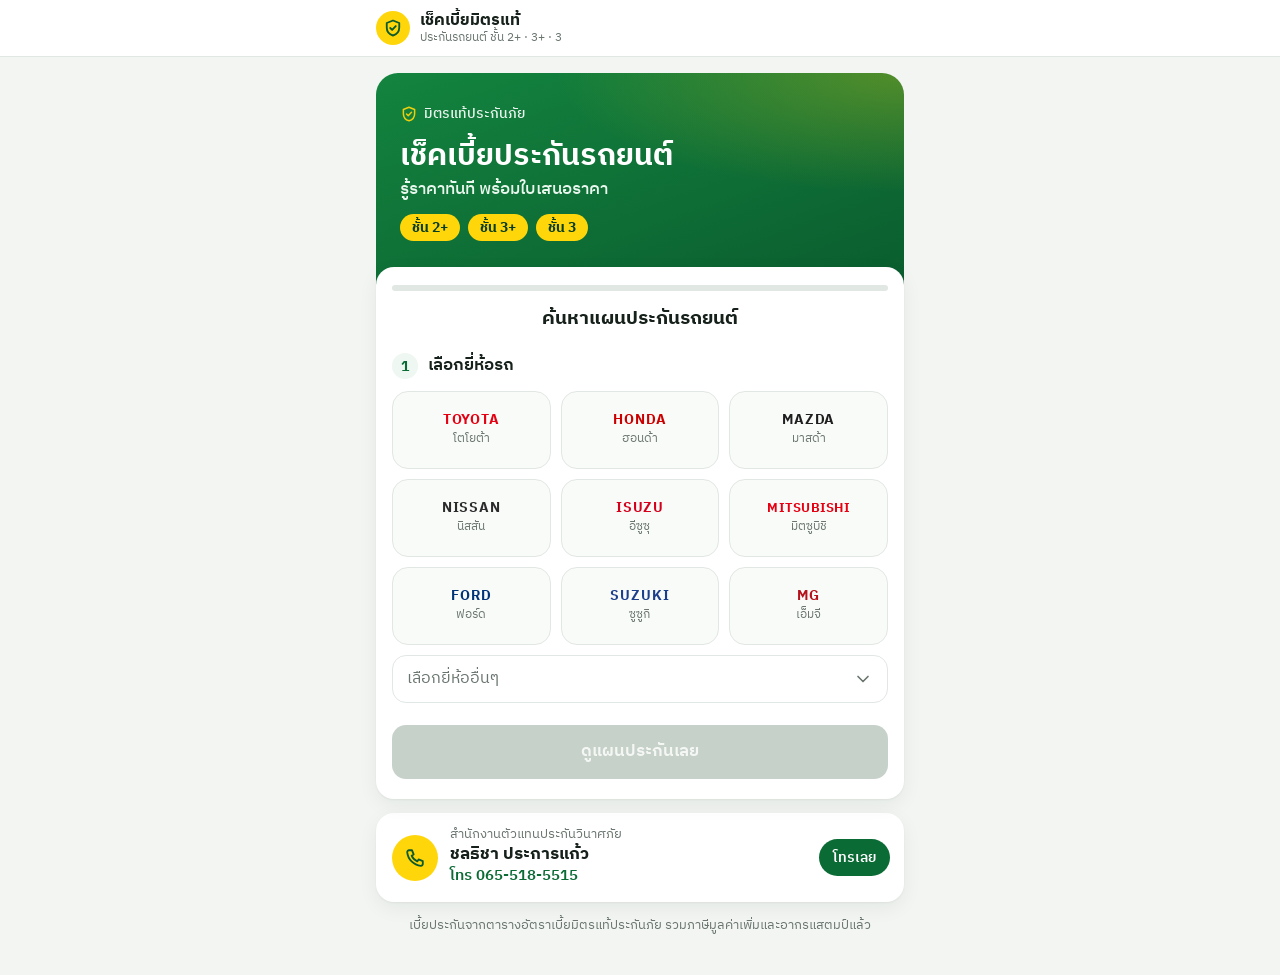
==== index.html @ a624010a "Add files via upload" ====
<!doctype html>
<html lang="th">
<head>
  <meta charset="utf-8">
  <meta name="viewport" content="width=device-width, initial-scale=1, viewport-fit=cover">
  <meta name="theme-color" content="#0b6b35">
  <meta name="description" content="เช็คเบี้ยประกันรถยนต์ มิตรแท้ประกันภัย ชั้น 2+ 3+ และ 3 พร้อมออกใบเสนอราคา">
  <meta name="apple-mobile-web-app-capable" content="yes">
  <meta name="apple-mobile-web-app-title" content="เช็คเบี้ยมิตรแท้">
  <title>เช็คเบี้ยมิตรแท้</title>
  <link rel="manifest" href="manifest.webmanifest">
  <link rel="icon" href="assets/icon.svg" type="image/svg+xml">
  <link rel="apple-touch-icon" href="assets/icon-180.png">
  <link rel="preconnect" href="https://fonts.googleapis.com">
  <link rel="preconnect" href="https://fonts.gstatic.com" crossorigin>
  <link href="https://fonts.googleapis.com/css2?family=IBM+Plex+Sans+Thai:wght@400;500;600;700&display=swap" rel="stylesheet">
  <link rel="stylesheet" href="assets/style.css">
</head>
<body data-view="search">
  <header class="topbar">
    <div class="topbar-inner">
      <button class="icon-btn" id="backBtn" data-action="back" aria-label="ย้อนกลับ" hidden>
        <svg class="ic" viewBox="0 0 24 24" fill="none" stroke="currentColor" stroke-width="2" stroke-linecap="round" stroke-linejoin="round" aria-hidden="true"><path d="M15 5l-7 7 7 7"/></svg>
      </button>
      <div class="appmark">
        <span class="appmark-logo">
          <svg class="ic" viewBox="0 0 24 24" fill="none" stroke="currentColor" stroke-width="2.2" stroke-linecap="round" stroke-linejoin="round" aria-hidden="true"><path d="M12 3l7.5 3v5.5c0 4.5-3.2 8.2-7.5 9.5-4.3-1.3-7.5-5-7.5-9.5V6z"/><path d="M8.7 12l2.3 2.3 4.3-4.6"/></svg>
        </span>
        <div><b>เช็คเบี้ยมิตรแท้</b><small>ประกันรถยนต์ ชั้น 2+ · 3+ · 3</small></div>
      </div>
    </div>
  </header>

  <main id="app"></main>

  <div id="sheet" class="sheet" hidden></div>
  <div id="toast" class="toast" role="status" aria-live="polite"></div>

  <script src="assets/agent.js"></script>
  <script src="assets/data-rates.js"></script>
  <script src="assets/data-cars.js"></script>
  <script src="assets/app.js"></script>
</body>
</html>
---- assets/style.css ----
:root {
  --green-900: #063d1f;
  --green-800: #0a5a2d;
  --green-700: #0b6b35;
  --green-600: #13843f;
  --green-100: #d9efe0;
  --green-50: #eef7f1;
  --yellow: #ffd60a;
  --yellow-soft: #fff5c4;
  --ink: #16211b;
  --ink-2: #3a4740;
  --muted: #69756e;
  --line: #e1e7e3;
  --bg: #f2f5f2;
  --card: #ffffff;
  --red: #c93434;
  --red-soft: #fdeded;
  --amber: #8a5a00;
  --amber-soft: #fff3d6;
  --blue: #1b5bb8;
  --blue-soft: #e6effb;
  --radius: 18px;
  --shadow: 0 1px 2px rgba(10, 40, 20, 0.05), 0 6px 20px rgba(10, 40, 20, 0.06);
  --font: "IBM Plex Sans Thai", system-ui, -apple-system, "Segoe UI", Tahoma, sans-serif;
  --safe-bottom: env(safe-area-inset-bottom, 0px);
}

* { box-sizing: border-box; }
[hidden] { display: none !important; }
html { -webkit-text-size-adjust: 100%; scroll-padding-top: 72px; }
body {
  margin: 0;
  font-family: var(--font);
  font-size: 16px;
  line-height: 1.5;
  color: var(--ink);
  background: var(--bg);
  -webkit-tap-highlight-color: transparent;
}
body.no-scroll { overflow: hidden; }
button, input, select { font: inherit; color: inherit; }
button { cursor: pointer; }
button:disabled { cursor: not-allowed; }
h1, h2, h3, h4, p { margin: 0; }
a { color: var(--green-700); }
:focus-visible { outline: 3px solid rgba(19, 132, 63, 0.35); outline-offset: 2px; }

.ic { width: 20px; height: 20px; flex: none; }

/* ---------- top bar ---------- */
.topbar {
  position: sticky;
  top: 0;
  z-index: 30;
  background: rgba(255, 255, 255, 0.96);
  backdrop-filter: saturate(1.4) blur(8px);
  border-bottom: 1px solid var(--line);
}
.topbar-inner {
  max-width: 560px;
  margin: 0 auto;
  height: 56px;
  padding: 0 16px;
  display: flex;
  align-items: center;
  gap: 6px;
}
.icon-btn {
  width: 40px;
  height: 40px;
  margin-left: -8px;
  border: 0;
  border-radius: 12px;
  background: transparent;
  display: grid;
  place-items: center;
  color: var(--ink);
}
.icon-btn:hover { background: var(--green-50); }
.icon-btn .ic { width: 24px; height: 24px; }
.appmark { display: flex; align-items: center; gap: 10px; min-width: 0; }
.appmark-logo {
  width: 34px;
  height: 34px;
  border-radius: 50%;
  background: var(--yellow);
  color: var(--green-800);
  display: grid;
  place-items: center;
  flex: none;
}
.appmark b { display: block; font-size: 16px; line-height: 1.2; }
.appmark small { display: block; font-size: 12px; color: var(--muted); line-height: 1.3; }

main {
  max-width: 560px;
  margin: 0 auto;
  padding: 0 16px 40px;
}
body[data-view="checkout"] main { padding-bottom: calc(110px + var(--safe-bottom)); }
body:not([data-view="search"]) main { padding-top: 16px; }

/* ---------- common ---------- */
.card {
  background: var(--card);
  border-radius: var(--radius);
  box-shadow: var(--shadow);
  padding: 18px 16px;
  margin-bottom: 12px;
}
.card-title { font-size: 17px; font-weight: 600; margin-bottom: 12px; }
.card-title small { font-size: 13px; font-weight: 400; color: var(--muted); margin-left: 4px; }

.btn {
  display: inline-flex;
  align-items: center;
  justify-content: center;
  gap: 8px;
  min-height: 48px;
  padding: 0 18px;
  border-radius: 14px;
  border: 1.5px solid transparent;
  font-weight: 600;
  font-size: 16px;
  transition: background 0.15s, transform 0.05s, box-shadow 0.15s;
}
.btn:active:not(:disabled) { transform: translateY(1px); }
.btn-primary { background: var(--green-700); color: #fff; }
.btn-primary:hover:not(:disabled) { background: var(--green-800); }
.btn-primary:disabled { background: #c6d1ca; color: #f5f7f5; }
.btn-ghost { background: #fff; color: var(--green-800); border-color: var(--green-100); }
.btn-ghost:hover { background: var(--green-50); }
.btn-block { width: 100%; }

.field-label { font-size: 15px; font-weight: 600; margin: 16px 0 8px; }
.field-label:first-child { margin-top: 0; }
.field-label small { display: block; font-weight: 400; font-size: 13px; color: var(--muted); }

/* ---------- search / hero ---------- */
.hero {
  margin: 0 -16px;
  padding: 26px 20px 70px;
  color: #fff;
  background:
    radial-gradient(120% 90% at 100% 0%, rgba(255, 214, 10, 0.28), transparent 55%),
    linear-gradient(160deg, var(--green-600), var(--green-800));
}
.hero-kicker { display: inline-flex; align-items: center; gap: 6px; font-size: 14px; font-weight: 500; opacity: 0.92; }
.hero-kicker .ic { width: 18px; height: 18px; color: var(--yellow); }
.hero h1 { font-size: 27px; line-height: 1.3; font-weight: 700; margin-top: 6px; }
.hero h1 span { display: block; font-size: 17px; font-weight: 500; color: #eaf7ee; margin-top: 2px; }
.hero-classes { display: flex; gap: 8px; margin-top: 14px; }
.hero-classes span {
  background: var(--yellow);
  color: var(--green-900);
  font-weight: 700;
  font-size: 14px;
  padding: 3px 12px;
  border-radius: 999px;
}

.finder { margin-top: -48px; position: relative; padding: 18px 16px 20px; }
.progress { height: 6px; border-radius: 99px; background: var(--line); overflow: hidden; margin-bottom: 14px; }
.progress i { display: block; height: 100%; background: linear-gradient(90deg, var(--green-600), var(--yellow)); border-radius: inherit; transition: width 0.3s; }
.finder-title { font-size: 19px; font-weight: 700; text-align: center; }

.step { padding-top: 20px; scroll-margin-top: 70px; }
.step + .step { border-top: 1px dashed var(--line); margin-top: 20px; }
.step-head { display: flex; align-items: center; gap: 10px; margin-bottom: 12px; }
.step-head h3 { font-size: 17px; font-weight: 600; }
.step-num {
  width: 26px;
  height: 26px;
  border-radius: 50%;
  display: grid;
  place-items: center;
  font-size: 14px;
  font-weight: 700;
  background: var(--green-50);
  color: var(--green-700);
  flex: none;
}
.step-num.is-done { background: var(--green-700); color: #fff; }
.step-num .ic { width: 16px; height: 16px; stroke-width: 3; }

.brand-grid { display: grid; grid-template-columns: repeat(3, 1fr); gap: 10px; }
.brand-tile {
  min-height: 78px;
  border-radius: 16px;
  border: 1.5px solid var(--line);
  background: #f9fbf9;
  display: flex;
  flex-direction: column;
  align-items: center;
  justify-content: center;
  gap: 2px;
  padding: 8px 4px;
  transition: border-color 0.15s, background 0.15s;
}
.brand-tile:hover { border-color: var(--green-100); background: #fff; }
.brand-tile .wm { font-weight: 800; letter-spacing: 0.06em; font-size: 14px; line-height: 1.2; }
.brand-tile .wm.long { font-size: 12.5px; letter-spacing: 0.02em; }
.brand-tile small { font-size: 12px; color: var(--muted); }
.brand-tile.is-on { border: 2px solid var(--green-600); background: var(--green-50); box-shadow: 0 0 0 3px rgba(19, 132, 63, 0.12); }

.select-btn {
  width: 100%;
  min-height: 48px;
  margin-top: 10px;
  padding: 0 14px;
  border-radius: 14px;
  border: 1.5px solid var(--line);
  background: #fff;
  display: flex;
  align-items: center;
  justify-content: space-between;
  gap: 8px;
  color: var(--muted);
  text-align: left;
}
.select-btn.is-on { border-color: var(--green-600); color: var(--green-900); font-weight: 600; background: var(--green-50); }
.select-btn .ic { color: var(--muted); }

.chip-grid { display: grid; grid-template-columns: repeat(2, 1fr); gap: 8px; }
.chip-grid.three { grid-template-columns: repeat(3, 1fr); }
.chip-grid.one-col { grid-template-columns: 1fr; }
.chip {
  min-height: 46px;
  padding: 6px 10px;
  border-radius: 12px;
  border: 1.5px solid var(--line);
  background: #fff;
  font-size: 15px;
  line-height: 1.25;
  transition: border-color 0.15s, background 0.15s;
}
.chip:hover { border-color: var(--green-100); }
.chip.is-on { border-color: var(--green-600); background: var(--green-50); color: var(--green-900); font-weight: 600; }
.one-col .chip { text-align: left; padding-left: 14px; }

.custom-box { margin-top: 12px; padding: 14px; border-radius: 14px; background: #f7f9f7; border: 1px solid var(--line); }
.custom-box .field { margin-bottom: 0; }

.option-list { display: grid; gap: 8px; }
.option {
  display: flex;
  align-items: center;
  gap: 12px;
  width: 100%;
  padding: 12px 14px;
  border-radius: 14px;
  border: 1.5px solid var(--line);
  background: #fff;
  text-align: left;
}
.option b { display: block; font-weight: 600; font-size: 15px; }
.option small { display: block; color: var(--muted); font-size: 13px; }
.option em { margin-left: auto; font-style: normal; font-weight: 600; color: var(--green-700); white-space: nowrap; }
.option .radio { width: 20px; height: 20px; border-radius: 50%; border: 2px solid #b8c4bc; flex: none; position: relative; }
.option.is-on { border-color: var(--green-600); background: var(--green-50); }
.option.is-on .radio { border-color: var(--green-700); }
.option.is-on .radio::after { content: ""; position: absolute; inset: 3px; border-radius: 50%; background: var(--green-700); }
.option-list.compact .option { padding: 10px 12px; }
.option-list.compact .option b { font-weight: 500; }

.see-plans { margin-top: 22px; min-height: 54px; font-size: 17px; scroll-margin-top: 120px; }
.page-note { font-size: 13px; color: var(--muted); text-align: center; margin: 14px 8px 0; }

.agent-card {
  display: flex;
  align-items: center;
  gap: 12px;
  margin-top: 14px;
  padding: 14px 14px 14px 16px;
  border-radius: var(--radius);
  background: #fff;
  box-shadow: var(--shadow);
  color: var(--ink);
  text-decoration: none;
}
.agent-card:hover { box-shadow: 0 0 0 2px var(--green-100), var(--shadow); }
.agent-ico { width: 46px; height: 46px; border-radius: 50%; background: var(--yellow); color: var(--green-800); display: grid; place-items: center; flex: none; }
.agent-ico .ic { width: 22px; height: 22px; }
.agent-text { min-width: 0; flex: 1; }
.agent-text small { display: block; font-size: 12.5px; color: var(--muted); line-height: 1.3; }
.agent-text b { display: block; font-size: 17px; line-height: 1.3; }
.agent-text span { display: block; font-size: 15px; font-weight: 600; color: var(--green-700); font-variant-numeric: tabular-nums; }
.agent-call { flex: none; padding: 8px 14px; border-radius: 999px; background: var(--green-700); color: #fff; font-size: 14px; font-weight: 600; }

/* ---------- plans ---------- */
.car-summary { padding: 14px 16px; }
.car-row { display: flex; align-items: center; gap: 12px; }
.car-ico { width: 44px; height: 44px; border-radius: 12px; background: var(--green-50); color: var(--green-700); display: grid; place-items: center; flex: none; }
.car-ico .ic { width: 26px; height: 26px; }
.car-text { min-width: 0; flex: 1; }
.car-text b { display: block; font-size: 17px; line-height: 1.3; }
.car-text small { display: block; font-size: 13px; color: var(--muted); }
.link-btn { border: 0; background: none; color: var(--green-700); font-weight: 600; padding: 8px 4px; }
.usage { display: flex; align-items: center; justify-content: space-between; gap: 10px; margin-top: 12px; padding-top: 12px; border-top: 1px solid var(--line); font-size: 14px; color: var(--ink-2); }

.seg { display: grid; grid-template-columns: 1fr 1fr; gap: 4px; padding: 4px; background: #e9eeea; border-radius: 14px; }
.seg button { border: 0; background: transparent; border-radius: 11px; padding: 8px 6px; font-weight: 500; font-size: 15px; line-height: 1.25; color: var(--ink-2); }
.seg button small { display: block; font-size: 12px; font-weight: 400; color: var(--muted); }
.seg button.is-on { background: #fff; color: var(--green-900); font-weight: 600; box-shadow: 0 1px 3px rgba(0, 0, 0, 0.1); }
.seg.small button { padding: 6px 10px; font-size: 14px; }

.notice {
  display: flex;
  gap: 10px;
  align-items: flex-start;
  padding: 12px 14px;
  margin-bottom: 12px;
  border-radius: 14px;
  background: var(--amber-soft);
  color: #5c3d00;
  font-size: 14px;
}
.notice .ic { color: var(--amber); margin-top: 1px; }

.tabs { display: grid; grid-auto-flow: column; grid-auto-columns: 1fr; gap: 6px; padding: 2px 0 12px; }
.tab {
  display: inline-flex;
  align-items: center;
  justify-content: center;
  gap: 4px;
  min-height: 40px;
  padding: 0 6px;
  border-radius: 999px;
  border: 1.5px solid var(--line);
  background: #fff;
  font-weight: 500;
  font-size: 15px;
  white-space: nowrap;
}
.tab span { font-size: 12px; min-width: 18px; padding: 0 5px; border-radius: 99px; background: var(--green-50); color: var(--green-700); }
.tab.is-on { background: var(--green-700); border-color: var(--green-700); color: #fff; }
.tab.is-on span { background: rgba(255, 255, 255, 0.2); color: #fff; }

.deduct { background: #fff; border-radius: var(--radius); padding: 14px 16px; box-shadow: var(--shadow); margin-bottom: 12px; }
.card .deduct { box-shadow: none; padding: 0; margin: 16px 0 0; }
.deduct .field-label { margin: 0 0 8px; }

.result-count { font-size: 14px; color: var(--muted); margin: 4px 2px 10px; }

.offer-list { display: grid; gap: 12px; }
.offer { background: #fff; border-radius: var(--radius); box-shadow: var(--shadow); padding: 16px; }
.offer-top { display: flex; align-items: center; gap: 6px; flex-wrap: wrap; }
.cls { font-size: 13px; font-weight: 700; padding: 2px 10px; border-radius: 8px; }
.cls.c2p { background: var(--green-700); color: #fff; }
.cls.c3p { background: var(--blue); color: #fff; }
.cls.c3 { background: var(--yellow); color: #3d3000; }
.tier { font-size: 12px; font-weight: 700; letter-spacing: 0.05em; padding: 2px 8px; border-radius: 8px; }
.t-platinum { background: linear-gradient(135deg, #e8ecf1, #b9c3cf); color: #2c3440; }
.t-gold { background: linear-gradient(135deg, #fff1b8, #f0c24b); color: #5a4100; }
.t-silver { background: linear-gradient(135deg, #f3f4f5, #cfd4d8); color: #3d4247; }
.tag { margin-left: auto; font-size: 12px; color: var(--muted); background: #f1f4f2; padding: 2px 8px; border-radius: 8px; }

.offer-main { display: flex; align-items: flex-start; justify-content: space-between; gap: 12px; margin-top: 10px; }
.offer-name h3 { font-size: 17px; font-weight: 600; line-height: 1.3; }
.offer-name p { font-size: 14px; color: var(--muted); }
.price { text-align: right; flex: none; }
.price b { display: block; font-size: 26px; line-height: 1.1; font-weight: 700; color: var(--green-800); font-variant-numeric: tabular-nums; }
.price small { font-size: 13px; color: var(--muted); }

.sum-field {
  position: relative;
  display: flex;
  align-items: center;
  justify-content: space-between;
  gap: 10px;
  margin-top: 12px;
  padding: 0 12px;
  min-height: 46px;
  border-radius: 12px;
  background: var(--green-50);
  font-size: 14px;
  color: var(--ink-2);
}
.sum-field select {
  appearance: none;
  -webkit-appearance: none;
  border: 0;
  background: transparent;
  font-weight: 600;
  font-size: 16px;
  color: var(--green-900);
  padding: 10px 26px 10px 8px;
  text-align: right;
  cursor: pointer;
}
.sum-field .ic { position: absolute; right: 10px; pointer-events: none; color: var(--green-700); width: 18px; height: 18px; }

.hl { list-style: none; padding: 0; margin: 12px 0 0; display: grid; gap: 6px; }
.hl li { display: flex; gap: 8px; font-size: 14px; line-height: 1.4; }
.hl .ic { width: 18px; height: 18px; margin-top: 1px; stroke-width: 2.4; }
.hl li.ok .ic { color: var(--green-600); }
.hl li.no { color: var(--muted); }
.hl li.no .ic { color: var(--red); }

.notes { display: flex; flex-wrap: wrap; gap: 6px; margin-top: 12px; }
.note { display: inline-flex; align-items: center; gap: 5px; font-size: 12.5px; padding: 3px 9px; border-radius: 99px; background: #f1f4f2; color: var(--ink-2); }
.note .ic { width: 15px; height: 15px; }
.note.warn { background: var(--amber-soft); color: #5c3d00; }

.cov { margin: 10px 0 12px; border-top: 1px solid var(--line); }
.cov summary {
  list-style: none;
  display: flex;
  align-items: center;
  gap: 4px;
  padding: 10px 0 2px;
  font-size: 14px;
  font-weight: 600;
  color: var(--green-700);
  cursor: pointer;
}
.cov summary::-webkit-details-marker { display: none; }
.cov summary .ic { width: 18px; height: 18px; transition: transform 0.2s; }
.cov[open] summary .ic { transform: rotate(180deg); }
.cov .cov-table { margin-top: 8px; }

.cov-table { width: 100%; border-collapse: collapse; font-size: 14px; }
.cov-table th, .cov-table td { padding: 8px 0; border-bottom: 1px solid #edf1ee; vertical-align: top; }
.cov-table tr:last-child th, .cov-table tr:last-child td { border-bottom: 0; }
.cov-table th { text-align: left; font-weight: 400; color: var(--ink-2); padding-right: 10px; }
.cov-table th small { display: block; font-size: 12px; color: var(--muted); }
.cov-table td { text-align: right; font-weight: 600; white-space: nowrap; font-variant-numeric: tabular-nums; }
.cov-table td small { font-weight: 400; color: var(--muted); }
.cov-table td.no { color: var(--red); font-weight: 500; }

.empty { text-align: center; padding: 28px 20px; }
.empty > .ic { width: 36px; height: 36px; color: var(--amber); }
.empty h3 { font-size: 17px; margin: 8px 0 4px; }
.empty p { color: var(--muted); font-size: 14px; margin-bottom: 14px; }

/* ---------- checkout ---------- */
.plan-summary .price b { font-size: 24px; }
.plan-car { display: flex; align-items: center; gap: 6px; margin-top: 12px; padding-top: 12px; border-top: 1px solid var(--line); font-size: 14px; color: var(--muted); }
.plan-car .ic { width: 18px; height: 18px; }

.field { display: block; margin-bottom: 14px; }
.field > span { display: block; font-size: 15px; font-weight: 500; margin-bottom: 6px; }
.field > span small { color: var(--muted); font-weight: 400; }
.field .req { color: var(--red); font-style: normal; }
.field input {
  width: 100%;
  height: 50px;
  padding: 0 14px;
  border-radius: 12px;
  border: 1.5px solid var(--line);
  background: #fff;
  font-size: 16px;
}
.field input:focus { outline: none; border-color: var(--green-600); box-shadow: 0 0 0 3px rgba(19, 132, 63, 0.14); }
.field-error { display: block; font-style: normal; font-size: 13px; color: var(--red); margin-top: 4px; }

.toggle-row {
  display: flex;
  align-items: center;
  gap: 10px;
  width: 100%;
  margin-top: 16px;
  padding: 12px 14px;
  border-radius: 14px;
  border: 1.5px solid var(--line);
  background: #fff;
  text-align: left;
}
.toggle-row b { display: block; font-weight: 600; }
.toggle-row small { display: block; font-size: 13px; color: var(--muted); }
.toggle-row em { margin-left: auto; font-style: normal; font-weight: 600; color: var(--green-700); white-space: nowrap; }
.switch { width: 44px; height: 26px; border-radius: 99px; background: #cdd6d0; position: relative; flex: none; transition: background 0.2s; }
.switch::after { content: ""; position: absolute; top: 3px; left: 3px; width: 20px; height: 20px; border-radius: 50%; background: #fff; box-shadow: 0 1px 2px rgba(0, 0, 0, 0.2); transition: transform 0.2s; }
.toggle-row.is-on { border-color: var(--green-600); background: var(--green-50); }
.toggle-row.is-on .switch { background: var(--green-700); }
.toggle-row.is-on .switch::after { transform: translateX(18px); }

.bd { margin: 0; display: grid; gap: 8px; font-size: 15px; }
.bd > div { display: flex; justify-content: space-between; gap: 12px; }
.bd dt { color: var(--ink-2); }
.bd dd { margin: 0; font-weight: 600; white-space: nowrap; font-variant-numeric: tabular-nums; }
.bd .minus dd { color: var(--green-600); }
.bd .bd-total { margin-top: 4px; padding-top: 10px; border-top: 1px solid var(--line); font-size: 17px; }
.bd .bd-total dt { color: var(--ink); font-weight: 600; }
.bd .bd-total dd { color: var(--green-800); font-size: 19px; font-weight: 700; }

.bottom-bar {
  position: fixed;
  left: 0;
  right: 0;
  bottom: 0;
  z-index: 25;
  background: #fff;
  border-top: 1px solid var(--line);
  box-shadow: 0 -6px 20px rgba(10, 40, 20, 0.08);
  padding: 10px 16px calc(10px + var(--safe-bottom));
}
.bottom-inner { max-width: 528px; margin: 0 auto; display: flex; align-items: center; justify-content: space-between; gap: 12px; }
.bottom-inner small { display: block; font-size: 13px; color: var(--muted); line-height: 1.2; }
.bottom-inner b { font-size: 22px; font-weight: 700; color: var(--green-800); font-variant-numeric: tabular-nums; white-space: nowrap; }
.bottom-inner b span { font-size: 14px; font-weight: 500; }
.bottom-inner .btn { min-height: 50px; padding: 0 20px; }

/* ---------- pick (หลายแผน) ---------- */
.btn-outline { background: #fff; color: var(--green-700); border-color: var(--green-600); }
.btn-outline:hover { background: var(--green-50); }
.pick-btn .ic { width: 20px; height: 20px; stroke-width: 2.4; }
.offer.is-picked { box-shadow: 0 0 0 2px var(--green-600), var(--shadow); }

body[data-view="plans"] main { padding-bottom: calc(150px + var(--safe-bottom)); }
.tray .bottom-inner.col { flex-direction: column; align-items: stretch; gap: 8px; }
.tray-chips { display: flex; gap: 6px; overflow-x: auto; scrollbar-width: none; }
.tray-chips::-webkit-scrollbar { display: none; }
.pchip {
  flex: none;
  display: inline-flex;
  align-items: center;
  gap: 2px;
  padding: 4px 2px 4px 10px;
  border-radius: 10px;
  background: var(--green-50);
  border: 1px solid var(--green-100);
}
.pchip b { display: block; font-size: 13px; line-height: 1.25; color: var(--green-900); }
.pchip small { display: block; font-size: 11.5px; line-height: 1.25; color: var(--muted); white-space: nowrap; }
.pchip button { width: 30px; height: 30px; border: 0; border-radius: 8px; background: transparent; display: grid; place-items: center; color: var(--muted); }
.pchip button .ic { width: 16px; height: 16px; }
.tray-row { display: flex; align-items: center; justify-content: space-between; gap: 12px; }
.tray-row span { font-size: 14px; color: var(--ink-2); }
.tray-row span b { font-size: 18px; color: var(--green-800); }
.tray-row .btn { min-height: 46px; }

.section-head { margin: 0 2px 12px; }
.section-head h2 { font-size: 20px; font-weight: 700; }
.section-head h2 span { font-size: 14px; font-weight: 500; color: var(--green-700); background: var(--green-50); padding: 2px 10px; border-radius: 99px; margin-left: 4px; vertical-align: middle; }
.section-head p { display: flex; align-items: center; gap: 6px; font-size: 14px; color: var(--muted); margin-top: 2px; }
.section-head p .ic { width: 18px; height: 18px; }

.pick-card { padding: 14px 16px; }
.pick-card .remove { margin: -8px -10px -8px auto; width: 36px; height: 36px; color: var(--muted); }
.pick-card .remove .ic { width: 20px; height: 20px; }
.pick-card .price b { font-size: 22px; }
.pick-opts { display: grid; grid-template-columns: 1fr 1fr; gap: 8px; margin-top: 12px; }
.pick-opts.one { grid-template-columns: 1fr; }
.mini-select { position: relative; display: block; padding: 6px 12px 8px; border-radius: 12px; background: var(--green-50); }
.mini-select span { display: block; font-size: 12px; color: var(--muted); line-height: 1.3; }
.mini-select select {
  appearance: none;
  -webkit-appearance: none;
  width: 100%;
  border: 0;
  background: transparent;
  padding: 0 22px 0 0;
  font-weight: 600;
  font-size: 16px;
  color: var(--green-900);
  cursor: pointer;
}
.mini-select .ic { position: absolute; right: 10px; bottom: 11px; width: 16px; height: 16px; color: var(--green-700); pointer-events: none; }

.add-more {
  width: 100%;
  min-height: 50px;
  margin-bottom: 12px;
  display: flex;
  align-items: center;
  justify-content: center;
  gap: 6px;
  border-radius: var(--radius);
  border: 1.5px dashed #b9d9c4;
  background: transparent;
  color: var(--green-700);
  font-weight: 600;
}
.add-more:hover { background: var(--green-50); }
.add-more .ic { width: 18px; height: 18px; }

.plan-totals > div { align-items: flex-start; padding-bottom: 8px; border-bottom: 1px solid #edf1ee; }
.plan-totals > div:last-child { border-bottom: 0; padding-bottom: 0; }
.plan-totals dt b { display: block; color: var(--ink); font-weight: 600; }
.plan-totals dt small { display: block; font-size: 12.5px; color: var(--muted); line-height: 1.45; }
.plan-totals dd { font-size: 17px; color: var(--green-800); }

/* ---------- quote: A4 หนึ่งหน้า ---------- */
.quote-actions { display: grid; grid-template-columns: repeat(3, 1fr); gap: 8px; margin-bottom: 8px; }
.quote-actions .btn { min-height: 46px; padding: 0 8px; font-size: 15px; gap: 6px; }
.quote-actions .ic { width: 18px; height: 18px; }
.quote-hint { font-size: 12.5px; color: var(--muted); text-align: center; margin-bottom: 10px; }

.quote-stage { position: relative; width: 100%; overflow: hidden; background: #fff; border-radius: 4px; box-shadow: 0 2px 6px rgba(10, 40, 20, 0.1), 0 10px 30px rgba(10, 40, 20, 0.1); }
.quote-scaler { width: 794px; transform-origin: 0 0; }

.qp {
  --qfs: 13px;
  width: 794px;
  height: 1122px;
  background: #fff;
  color: var(--ink);
  font-family: var(--font);
  font-size: var(--qfs);
  line-height: 1.4;
}
.qp-inner { height: 100%; display: flex; flex-direction: column; overflow: hidden; }
.qp-head {
  display: flex;
  align-items: center;
  justify-content: space-between;
  gap: 16px;
  padding: 1.5em 36px 1.25em;
  border-top: 8px solid var(--yellow);
  background: linear-gradient(160deg, var(--green-700), var(--green-800));
  color: #fff;
}
.qp-brand { display: flex; align-items: center; gap: 10px; }
.qp-brand .ic { width: 3em; height: 3em; color: var(--yellow); }
.qp-brand b { display: block; font-size: 1.55em; line-height: 1.2; }
.qp-brand small { display: block; font-size: 0.85em; opacity: 0.85; }
.qp-brand span { display: flex; align-items: center; gap: 5px; margin-top: 2px; font-size: 1.1em; font-weight: 600; color: var(--yellow); font-variant-numeric: tabular-nums; }
.qp-brand span .ic { width: 1em; height: 1em; }
.qp-title .qp-insurer { margin-top: 0.35em; font-size: 0.82em; opacity: 0.95; }
.qp-title { text-align: right; }
.qp-title h1 { font-size: 2.1em; line-height: 1.1; }
.qp-title p { font-size: 0.9em; opacity: 0.85; }

.qp-meta { display: grid; grid-template-columns: 1.7fr 1fr 1fr; gap: 16px; padding: 0.8em 36px; background: var(--yellow-soft); }
.qp-meta small { display: block; font-size: 0.8em; color: #6b5a14; }
.qp-meta b { font-size: 1.15em; }
.qp-meta span { margin-left: 10px; color: var(--ink-2); }
.qp-meta > div:nth-child(2), .qp-meta > div:nth-child(3) { text-align: right; }

.qp-sec { padding: 0.9em 36px 0; }
.qp-sec h4 { font-size: 0.85em; font-weight: 600; color: var(--green-700); margin-bottom: 0.4em; }
.qp-car { margin: 0; display: grid; grid-template-columns: 1.3fr 0.8fr 1.6fr 1fr; gap: 0 18px; }
.qp-car dt { font-size: 0.8em; color: var(--muted); }
.qp-car dd { margin: 0; font-weight: 600; }

.qp-table { width: 100%; border-collapse: separate; border-spacing: 0; table-layout: fixed; font-variant-numeric: tabular-nums; }
.qp-table th, .qp-table td { padding: 0.36em 8px; border-bottom: 1px solid #e6ece8; vertical-align: middle; }
.qp-table thead th { text-align: center; vertical-align: bottom; background: var(--green-50); border-bottom: 2px solid var(--green-600); padding: 0.6em 6px; }
.qp-table thead th:first-child { background: transparent; border-bottom-color: transparent; }
.qp-table thead th + th { border-left: 4px solid #fff; }
.qp-badges { display: flex; justify-content: center; gap: 4px; margin-bottom: 0.3em; }
.qp-table thead .cls, .qp-table thead .tier { font-size: 0.8em; padding: 1px 7px; border-radius: 6px; }
.qp-table thead b { display: block; font-size: 1em; line-height: 1.25; }
.qp-table thead small { display: block; font-weight: 400; font-size: 0.85em; color: var(--muted); }
.qp-table tbody th { text-align: left; font-weight: 400; color: var(--ink-2); }
.qp-table tbody th small { display: block; font-size: 0.78em; color: var(--muted); line-height: 1.25; }
.qp-table td { text-align: center; font-weight: 600; line-height: 1.3; }
.qp-table td small { font-weight: 400; font-size: 0.8em; color: var(--muted); }
.qp-table td.no { color: var(--red); font-weight: 500; font-size: 0.92em; }
.qp-table td.na { color: #a9b4ad; font-weight: 400; }
.qp-table td.minus { color: var(--green-600); }
.qp-table tr.grp td { text-align: left; background: #f3f6f4; color: var(--green-700); font-size: 0.82em; font-weight: 600; padding: 0.3em 8px; border-bottom: 0; }
.qp-table tr.total th, .qp-table tr.total td { background: var(--green-700); color: #fff; font-weight: 700; font-size: 1.2em; border-bottom: 0; padding: 0.5em 8px; }
.qp-table tr.total td + td { border-left: 4px solid #fff; }

.qp-cond { margin-top: auto; padding-top: 0.8em; }
.qp-cond ol { margin: 0; padding-left: 1.4em; font-size: 0.82em; color: var(--ink-2); line-height: 1.45; }
.qp-foot { display: flex; justify-content: space-between; gap: 12px; margin-top: 0.8em; padding: 0.7em 36px; background: #f3f6f4; font-size: 0.88em; color: var(--ink-2); }
.restart { margin-top: 14px; }

/* ---------- bottom sheet ---------- */
.sheet { position: fixed; inset: 0; z-index: 50; }
.sheet[hidden] { display: none; }
.sheet-backdrop { position: absolute; inset: 0; background: rgba(8, 20, 12, 0.45); animation: fade 0.2s; }
.sheet-panel {
  position: absolute;
  left: 0;
  right: 0;
  bottom: 0;
  max-width: 560px;
  max-height: 82vh;
  margin: 0 auto;
  background: #fff;
  border-radius: 22px 22px 0 0;
  display: flex;
  flex-direction: column;
  padding-bottom: var(--safe-bottom);
  animation: rise 0.22s ease-out;
}
.sheet-head { display: flex; align-items: center; justify-content: space-between; padding: 14px 12px 8px 20px; }
.sheet-head b { font-size: 18px; }
.sheet-head .icon-btn { margin: 0; }
.sheet-search { position: relative; margin: 0 16px 8px; }
.sheet-search .ic { position: absolute; left: 12px; top: 50%; transform: translateY(-50%); color: var(--muted); }
.sheet-search input { width: 100%; height: 46px; padding: 0 14px 0 40px; border-radius: 12px; border: 1.5px solid var(--line); background: #f7f9f7; font-size: 16px; }
.sheet-search input:focus { outline: none; border-color: var(--green-600); background: #fff; }
.sheet-list { list-style: none; margin: 0; padding: 0 0 12px; overflow-y: auto; overscroll-behavior: contain; }
.sheet-list button {
  width: 100%;
  display: flex;
  align-items: center;
  gap: 10px;
  min-height: 52px;
  padding: 10px 20px;
  border: 0;
  border-bottom: 1px solid #f0f3f1;
  background: #fff;
  text-align: left;
}
.sheet-list button:hover { background: #f7faf8; }
.sheet-list button span { font-weight: 500; }
.sheet-list button small { color: var(--muted); font-size: 13px; margin-left: auto; text-align: right; }
.sheet-list button .ic { color: var(--green-700); }
.sheet-list button.is-on { background: var(--green-50); }
.sheet-list button.is-on span { color: var(--green-900); font-weight: 600; }
.sheet-list button.muted span { color: var(--green-700); }
.sheet-empty { padding: 20px; text-align: center; color: var(--muted); }

.toast {
  position: fixed;
  left: 50%;
  bottom: calc(100px + var(--safe-bottom));
  z-index: 60;
  transform: translate(-50%, 20px);
  max-width: calc(100% - 32px);
  padding: 10px 18px;
  border-radius: 999px;
  background: rgba(20, 30, 24, 0.92);
  color: #fff;
  font-size: 14px;
  opacity: 0;
  pointer-events: none;
  transition: opacity 0.2s, transform 0.2s;
}
.toast.show { opacity: 1; transform: translate(-50%, 0); }

@keyframes rise { from { transform: translateY(40px); opacity: 0.4; } to { transform: none; opacity: 1; } }
@keyframes fade { from { opacity: 0; } to { opacity: 1; } }

@media (min-width: 600px) {
  .hero { margin: 16px 0 0; border-radius: 22px; padding: 30px 24px 74px; }
  .hero h1 { font-size: 30px; }
}

@media (max-width: 360px) {
  .brand-tile .wm { font-size: 12px; letter-spacing: 0.02em; }
  .price b { font-size: 22px; }
  .quote-actions .btn { font-size: 13px; }
}

@media (prefers-reduced-motion: reduce) {
  *, *::before, *::after { animation: none !important; transition: none !important; scroll-behavior: auto !important; }
}

/* ---------- print (ใบเสนอราคา A4 หนึ่งหน้า) ---------- */
@media print {
  @page { size: A4; margin: 0; }
  html, body { margin: 0; background: #fff; }
  .topbar, .quote-actions, .quote-hint, .restart, .toast, .sheet, .bottom-bar { display: none !important; }
  main { max-width: none; margin: 0; padding: 0 !important; }
  .quote-stage { height: auto !important; box-shadow: none; border-radius: 0; overflow: visible; }
  .quote-scaler { transform: none !important; }
  .qp { break-after: avoid; page-break-after: avoid; }
  * { -webkit-print-color-adjust: exact; print-color-adjust: exact; }
}

/* ข้อความสั้นในใบเสนอราคาห้ามตัดบรรทัด — ตอนบันทึกเป็นรูป ตัวอักษรกว้างกว่าบนจอเล็กน้อย */
.cls, .tier, .tag,
.qp-title h1, .qp-title p, .qp-brand b, .qp-brand small, .qp-brand span,
.qp-meta b, .qp-meta span, .qp-car dd, .qp-sec h4,
.qp-table thead b, .qp-table thead small, .qp-table td, .qp-foot span { white-space: nowrap; }
.qp.is-measuring .qp-inner { height: auto; overflow: visible; }
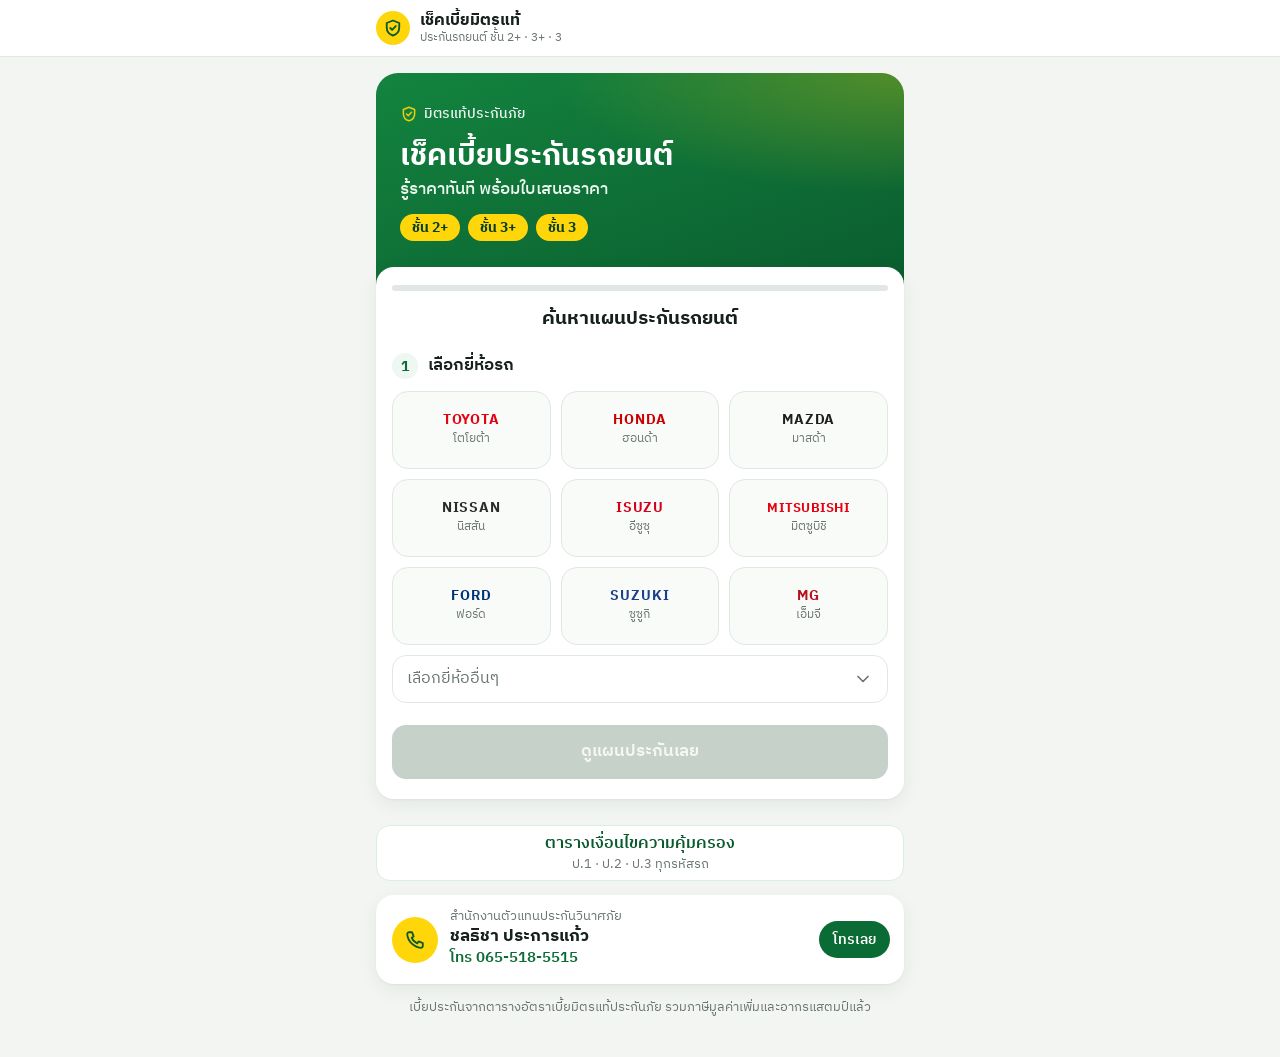
==== commit a1e0da21: "เพิ่มหน้าตารางเงื่อนไขความคุ้มครอง ป.1 / ป.2 / ป.3 ทุกรหัสรถ - ข้อมูลอยู่ใน assets/data-coverage.js " ====
--- a/index.html
+++ b/index.html
@@ -39,6 +39,7 @@
   <script src="assets/agent.js"></script>
   <script src="assets/data-rates.js"></script>
   <script src="assets/data-cars.js"></script>
+  <script src="assets/data-coverage.js"></script>
   <script src="assets/app.js"></script>
 </body>
 </html>
--- a/assets/style.css
+++ b/assets/style.css
@@ -654,6 +654,114 @@
 .qp-table tr.total th, .qp-table tr.total td { background: var(--green-700); color: #fff; font-weight: 700; font-size: 1.2em; border-bottom: 0; padding: 0.5em 8px; }
 .qp-table tr.total td + td { border-left: 4px solid #fff; }
 
+.issue-cta { margin-top: 14px; min-height: 60px; flex-direction: column; gap: 2px; }
+.issue-cta > span { display: flex; align-items: center; gap: 8px; }
+.issue-cta small { font-weight: 400; font-size: 12.5px; opacity: 0.85; }
+.pages .quote-stage + .quote-stage { margin-top: 14px; }
+
+/* ---------- ตารางเงื่อนไขความคุ้มครอง ---------- */
+.cov-link { margin-top: 14px; min-height: 56px; flex-direction: column; gap: 0; }
+.cov-link small { font-weight: 400; font-size: 12.5px; color: var(--muted); }
+.cov-link .ic { display: none; }
+.cov-tabs { display: flex; gap: 6px; overflow-x: auto; scrollbar-width: none; padding: 2px 0 12px; margin: 0 -16px; padding-left: 16px; padding-right: 16px; }
+.cov-tabs::-webkit-scrollbar { display: none; }
+.cov-tabs .tab { flex: none; white-space: nowrap; padding: 0 14px; }
+.cov-card { padding: 0; overflow: hidden; }
+.cov-scroll { overflow-x: auto; -webkit-overflow-scrolling: touch; }
+.cov-table { border-collapse: separate; border-spacing: 0; min-width: 100%; font-size: 14px; font-variant-numeric: tabular-nums; }
+.cov-table th, .cov-table td { padding: 10px 12px; border-bottom: 1px solid #e6ece8; vertical-align: middle; text-align: center; }
+.cov-table thead th { background: var(--green-50); color: var(--green-900); font-weight: 600; font-size: 13.5px; line-height: 1.3; min-width: 150px; border-bottom: 2px solid var(--green-600); }
+.cov-table thead th:first-child, .cov-table tbody th { position: sticky; left: 0; z-index: 1; text-align: left; background: #fff; box-shadow: 1px 0 0 #e6ece8; }
+.cov-table thead th:first-child { background: var(--green-50); min-width: 180px; }
+.cov-table tbody th { font-weight: 500; color: var(--ink-2); min-width: 180px; max-width: 220px; line-height: 1.3; }
+.cov-table tbody th small { display: block; font-weight: 400; font-size: 12px; color: var(--muted); }
+.cov-table td { font-weight: 600; min-width: 150px; line-height: 1.35; }
+.cov-table td.no { color: var(--muted); font-weight: 400; }
+.cov-table tr.grp td { text-align: left; background: #f3f6f4; color: var(--green-700); font-size: 12.5px; font-weight: 600; padding: 6px 12px; position: sticky; left: 0; }
+.cov-note { display: flex; gap: 8px; align-items: flex-start; padding: 12px 14px; font-size: 13px; color: var(--ink-2); background: var(--amber-soft); }
+.cov-note .ic { width: 18px; height: 18px; color: var(--amber); }
+
+/* ---------- ใบแจ้งออกกรมธรรม์: ฟอร์ม ---------- */
+body[data-view="issue"] main { padding-bottom: calc(110px + var(--safe-bottom)); }
+.field textarea {
+  width: 100%;
+  min-height: 84px;
+  padding: 12px 14px;
+  border-radius: 12px;
+  border: 1.5px solid var(--line);
+  background: #fff;
+  font-size: 16px;
+  line-height: 1.45;
+  resize: vertical;
+}
+.field textarea:focus { outline: none; border-color: var(--green-600); box-shadow: 0 0 0 3px rgba(19, 132, 63, 0.14); }
+.field input[type="date"] { -webkit-appearance: none; appearance: none; min-width: 0; }
+.field-row { display: grid; grid-template-columns: 1fr 1fr; gap: 0 12px; }
+.option b small { display: block; font-weight: 400; font-size: 13px; color: var(--muted); }
+.attach-group + .attach-group { margin-top: 4px; }
+.attach-grid { display: grid; grid-template-columns: repeat(3, 1fr); gap: 8px; }
+.attach-thumb { position: relative; aspect-ratio: 3 / 4; border-radius: 12px; overflow: hidden; background: #f0f3f1; border: 1px solid var(--line); }
+.attach-thumb img { width: 100%; height: 100%; object-fit: cover; display: block; }
+.attach-thumb small { position: absolute; left: 0; right: 0; bottom: 0; padding: 3px 6px; background: rgba(20, 30, 24, 0.7); color: #fff; font-size: 11px; line-height: 1.3; white-space: nowrap; overflow: hidden; text-overflow: ellipsis; }
+.attach-thumb .remove { position: absolute; top: 4px; right: 4px; margin: 0; width: 30px; height: 30px; border-radius: 50%; background: rgba(20, 30, 24, 0.7); color: #fff; }
+.attach-thumb .remove:hover { background: rgba(20, 30, 24, 0.85); }
+.attach-thumb .remove .ic { width: 16px; height: 16px; }
+.attach-add {
+  aspect-ratio: 3 / 4;
+  display: flex;
+  flex-direction: column;
+  align-items: center;
+  justify-content: center;
+  gap: 4px;
+  border-radius: 12px;
+  border: 1.5px dashed var(--green-600);
+  background: var(--green-50);
+  color: var(--green-800);
+  font-weight: 600;
+  font-size: 14px;
+  cursor: pointer;
+}
+.attach-add:hover { background: var(--green-100); }
+.attach-add.is-busy { opacity: 0.6; pointer-events: none; }
+.attach-add .ic { width: 26px; height: 26px; }
+.attach-note { font-size: 12.5px; color: var(--muted); margin-top: 12px; }
+
+/* ---------- ใบแจ้งออกกรมธรรม์: เอกสาร ---------- */
+.qp-dl { margin: 0; display: grid; grid-template-columns: repeat(3, 1fr); gap: 0.4em 18px; }
+.qp-dl dt { font-size: 0.8em; color: var(--muted); }
+.qp-dl dd { margin: 0; font-weight: 600; overflow-wrap: anywhere; }
+.qp-dl.one { grid-template-columns: 1fr; margin-top: 0.5em; }
+.qp-dl.one dd { white-space: pre-line; font-weight: 500; }
+.qp-dl.reg { margin-top: 0.5em; padding-top: 0.5em; border-top: 1px dashed #dfe6e1; grid-template-columns: 1fr 1fr 1.6fr 1.3fr 0.8fr; }
+.qp-na { font-style: normal; font-weight: 400; color: var(--muted); }
+.qp-plan { border: 1.5px solid var(--green-100); border-radius: 10px; overflow: hidden; }
+.qp-plan-head { display: flex; align-items: center; gap: 8px; padding: 0.5em 12px; background: var(--green-50); border-bottom: 1px solid var(--green-100); }
+.qp-plan-head .qp-badges { margin: 0; }
+.qp-plan-head b { font-size: 1.05em; }
+.qp-plan-head small { color: var(--muted); }
+.qp-plan .qp-dl { padding: 0.6em 12px; }
+.qp-plan-total { display: flex; justify-content: space-between; align-items: center; padding: 0.5em 12px; background: var(--green-700); color: #fff; font-weight: 700; }
+.qp-plan-total b { font-size: 1.3em; }
+.qp-ref { margin-top: 0.45em; font-size: 0.82em; color: var(--ink-2); }
+.qp-check { list-style: none; margin: 0; padding: 0; display: grid; grid-template-columns: 1fr 1fr; gap: 0.3em 18px; }
+.qp-check li { display: flex; align-items: center; gap: 6px; }
+.qp-check .ic { width: 1.2em; height: 1.2em; color: var(--green-600); }
+.qp-check li.none .ic { color: #b8c4bc; }
+.qp-check li.none span { color: var(--muted); }
+.qp-check small { margin-left: auto; color: var(--muted); white-space: nowrap; }
+.qp-note { white-space: pre-line; color: var(--ink-2); }
+.qp-admin { margin-top: auto; }
+.qp-admin-box { display: grid; grid-template-columns: 1.2fr 1fr 1fr; gap: 0.5em 14px; padding: 0.6em 12px 0.7em; border: 1px dashed #b8c4bc; border-radius: 10px; background: #fafbfa; }
+.qp-admin-box small { display: block; font-size: 0.78em; color: var(--muted); }
+.qp-admin-box span { display: block; height: 1.7em; border-bottom: 1px solid #cfd8d2; }
+.qp-admin-box .wide { grid-column: 1 / -1; }
+.qp-sign { display: grid; grid-template-columns: 1fr 1fr; gap: 36px; padding-top: 1em; }
+.qp-sign span { display: block; height: 3em; border-bottom: 1px dotted #9aa7a0; }
+.qp-sign b { display: block; margin-top: 0.3em; text-align: center; }
+.qp-sign small { display: block; text-align: center; color: var(--muted); }
+.qp-attach-img { flex: 1; min-height: 0; display: flex; align-items: center; justify-content: center; padding: 1.2em 36px; }
+.qp-attach-img img { max-width: 100%; max-height: 100%; object-fit: contain; border: 1px solid var(--line); }
+
 .qp-cond { margin-top: auto; padding-top: 0.8em; }
 .qp-cond ol { margin: 0; padding-left: 1.4em; font-size: 0.82em; color: var(--ink-2); line-height: 1.45; }
 .qp-foot { display: flex; justify-content: space-between; gap: 12px; margin-top: 0.8em; padding: 0.7em 36px; background: #f3f6f4; font-size: 0.88em; color: var(--ink-2); }
@@ -743,15 +851,16 @@
   *, *::before, *::after { animation: none !important; transition: none !important; scroll-behavior: auto !important; }
 }
 
-/* ---------- print (ใบเสนอราคา A4 หนึ่งหน้า) ---------- */
+/* ---------- print (เอกสาร A4 หน้าละ .quote-stage) ---------- */
 @media print {
   @page { size: A4; margin: 0; }
   html, body { margin: 0; background: #fff; }
-  .topbar, .quote-actions, .quote-hint, .restart, .toast, .sheet, .bottom-bar { display: none !important; }
+  .topbar, .quote-actions, .quote-hint, .restart, .issue-cta, .toast, .sheet, .bottom-bar { display: none !important; }
   main { max-width: none; margin: 0; padding: 0 !important; }
-  .quote-stage { height: auto !important; box-shadow: none; border-radius: 0; overflow: visible; }
+  .quote-stage { height: auto !important; margin: 0 !important; box-shadow: none; border-radius: 0; overflow: visible; break-after: page; page-break-after: always; }
+  .quote-stage:last-child { break-after: auto; page-break-after: auto; }
   .quote-scaler { transform: none !important; }
-  .qp { break-after: avoid; page-break-after: avoid; }
+  .qp { break-inside: avoid; page-break-inside: avoid; }
   * { -webkit-print-color-adjust: exact; print-color-adjust: exact; }
 }
 
